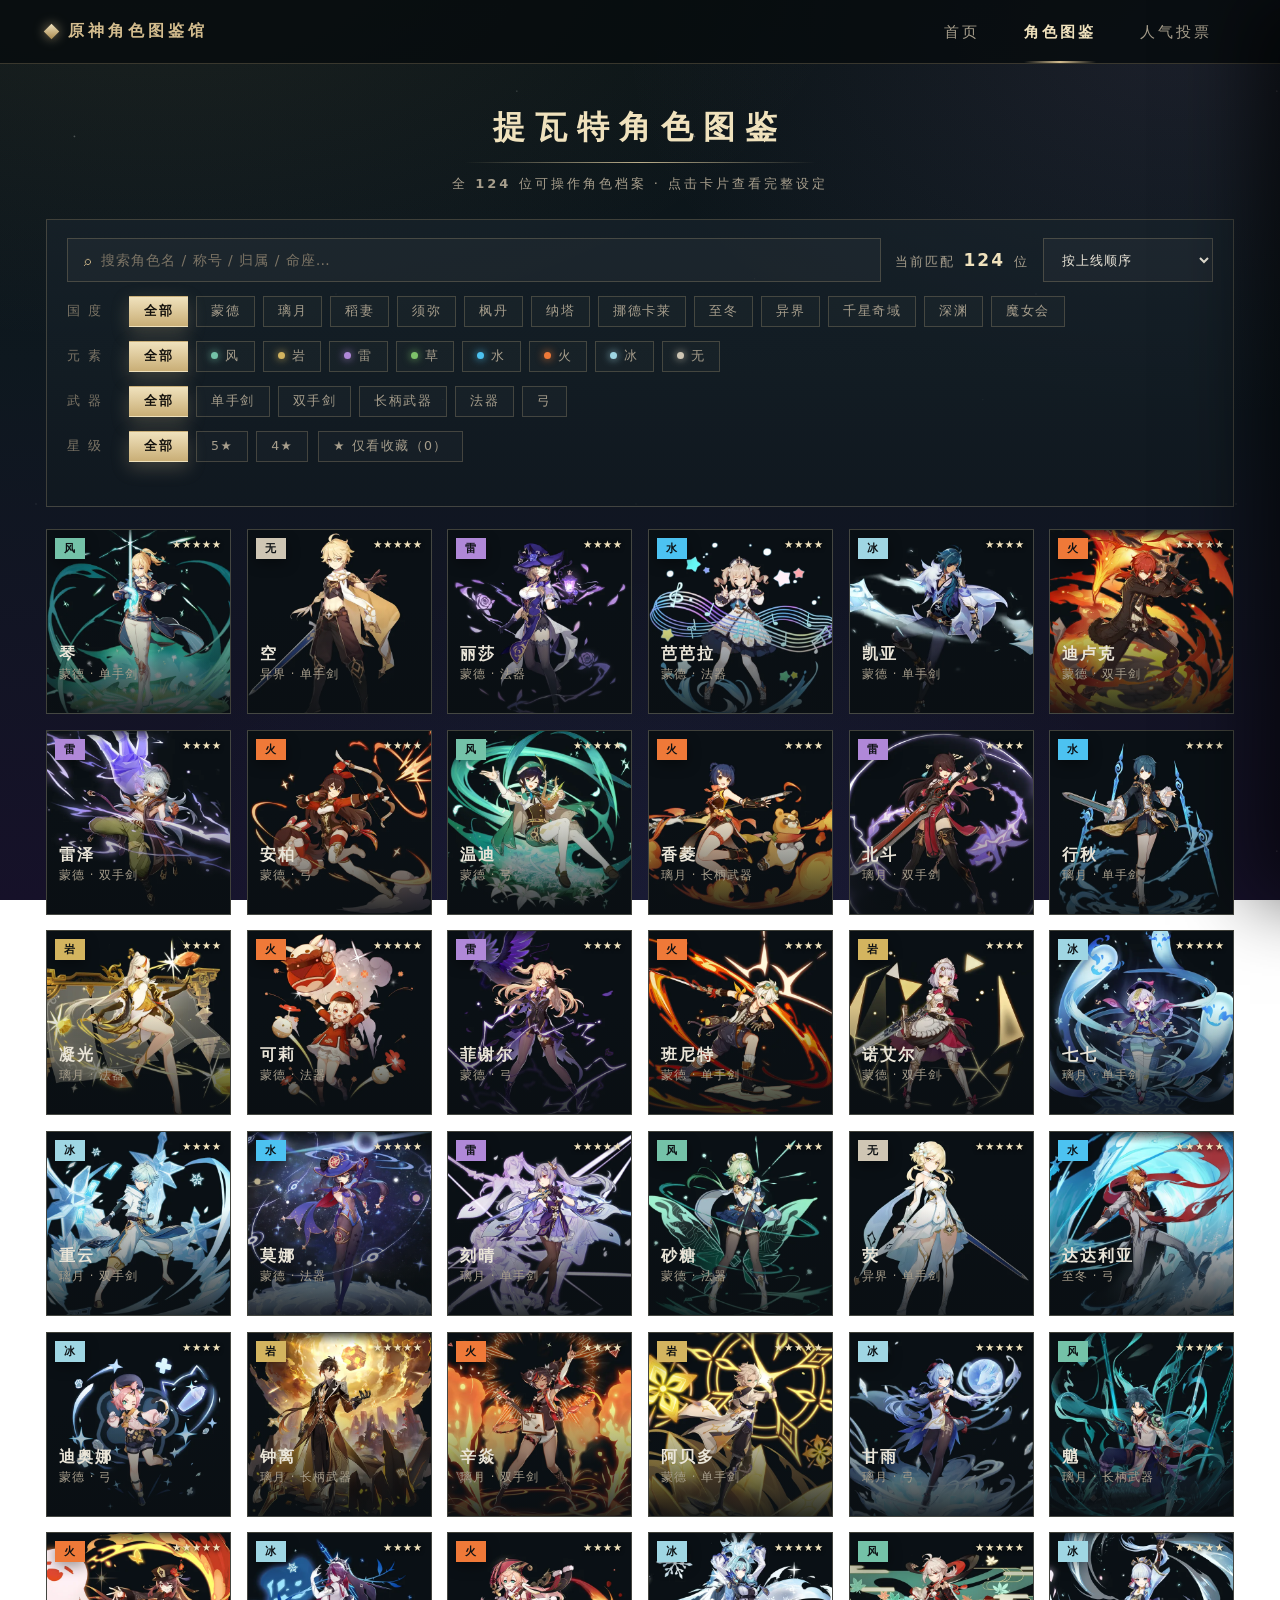
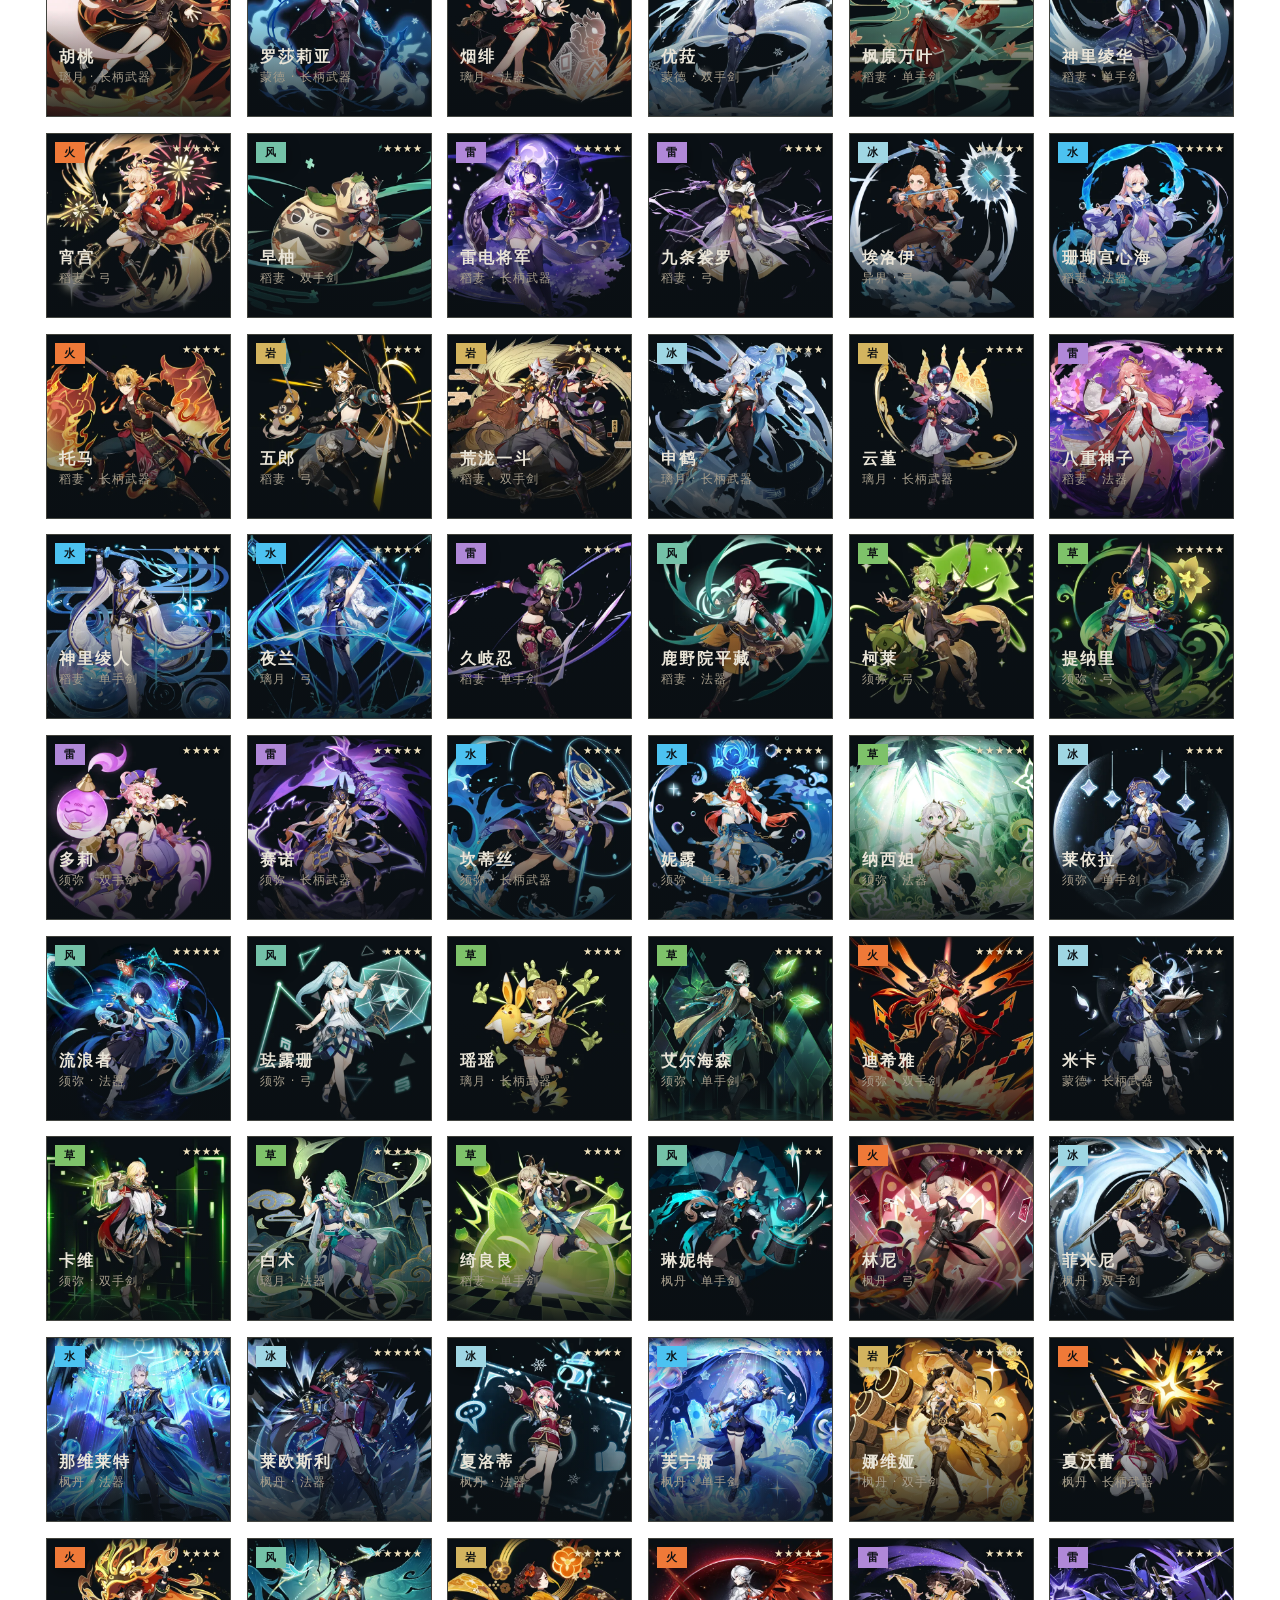
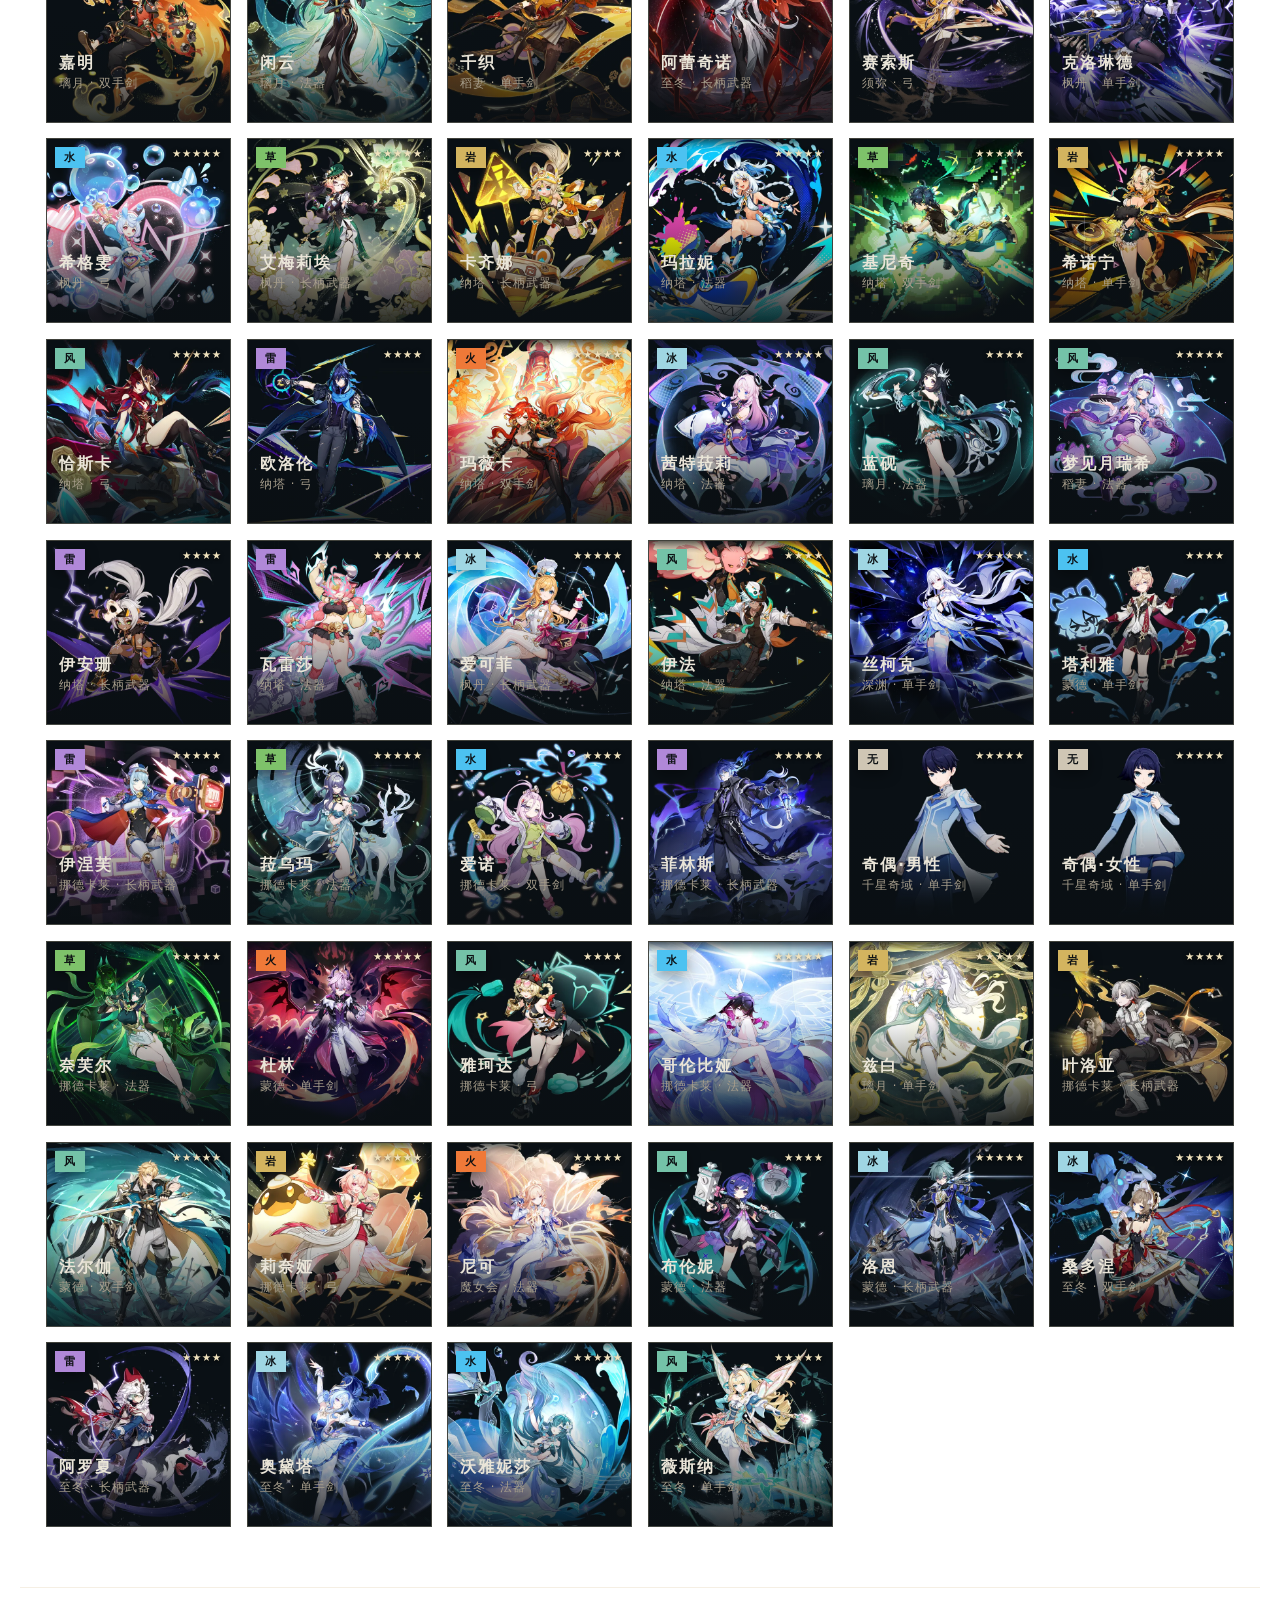
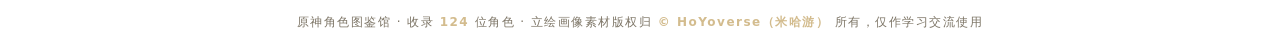
==== detail.html @ 91fab3ad "上传原神角色图鉴图片" ====
<!DOCTYPE html>
<html lang="zh-CN">
<head>
<meta charset="UTF-8">
<meta name="viewport" content="width=device-width, initial-scale=1.0">
<title>原神角色图鉴馆｜角色图鉴</title>
<link rel="stylesheet" href="style.css">
<style>
/* ================= 图鉴页专属样式 ================= */
.page-head{text-align:center;margin-bottom:26px;}
.page-head h1{
  display:inline-block;font-size:clamp(24px,3.4vw,32px);letter-spacing:clamp(4px,1vw,10px);
  color:var(--gold-bright);font-weight:800;padding-bottom:13px;position:relative;
}
.page-head h1::after{
  content:"";position:absolute;left:50%;bottom:0;transform:translateX(-50%);
  width:120%;height:1px;background:linear-gradient(90deg,transparent,var(--line-strong),transparent);
}
.page-head p{margin-top:12px;font-size:13px;letter-spacing:3px;color:var(--text-dim);}

/* ---------- 筛选面板 ---------- */
.filter-panel{
  border:1px solid var(--line);background:linear-gradient(180deg,rgba(24,35,43,.7),rgba(17,26,32,.7));
  padding:18px 20px;margin-bottom:22px;
}
.filter-top{display:flex;align-items:center;gap:14px;flex-wrap:wrap;margin-bottom:14px;}
.filter-top .search{flex:1;}
.count-tag{font-size:12.5px;letter-spacing:2px;color:var(--text-dim);white-space:nowrap;}
.count-tag b{color:var(--gold-bright);font-size:17px;margin:0 3px;font-variant-numeric:tabular-nums;}
.sortsel{
  height:44px;padding:0 14px;font-family:inherit;font-size:13px;letter-spacing:1px;cursor:pointer;
  color:var(--text);background:rgba(255,255,255,.03);border:1px solid var(--line);outline:none;
}
.sortsel:focus{border-color:var(--line-strong);}
.sortsel option{background:#131d24;color:var(--text);}

/* ---------- 网格 ---------- */
.roster{display:grid;grid-template-columns:repeat(auto-fill,minmax(168px,1fr));gap:16px;}

/* ---------- 空状态 ---------- */
.empty{
  grid-column:1/-1;text-align:center;padding:70px 20px;color:var(--text-mute);
  border:1px dashed var(--line);letter-spacing:2px;font-size:14px;
}
.empty b{display:block;font-size:34px;margin-bottom:14px;color:var(--gold);}

/* ---------- 抽屉动作区 ---------- */
.d-actions .btn{flex:1;padding:11px 0;font-size:13px;letter-spacing:2px;}
.d-actions .btn.faved{background:rgba(211,188,142,.2);border-color:var(--gold);color:var(--gold-bright);}

/* 抽屉内导航（上一位 / 下一位） */
.d-nav{display:flex;gap:1px;background:var(--line);border-top:1px solid var(--line);flex:none;}
.d-nav button{
  flex:1;padding:14px 10px;cursor:pointer;font-size:13px;letter-spacing:2px;
  color:var(--text-dim);background:rgba(14,22,28,.96);border:none;transition:all .22s;
}
.d-nav button:hover{color:var(--gold-bright);background:rgba(211,188,142,.14);}
.d-nav button b{color:var(--gold);font-weight:600;}

@media (max-width:600px){
  .roster{grid-template-columns:repeat(auto-fill,minmax(132px,1fr));gap:11px;}
  .filter-panel{padding:14px;}
}
</style>
</head>
<body>

<!-- ==================== 顶部导航 ==================== -->
<header class="navbar">
  <div class="inner">
    <a class="brand" href="index.html"><span class="gem"></span>原神角色图鉴馆</a>
    <nav class="nav-links">
      <a href="index.html">首页</a>
      <a href="detail.html" class="active">角色图鉴</a>
      <a href="vote.html">人气投票</a>
    </nav>
  </div>
</header>

<main class="page">

  <div class="page-head">
    <h1>提瓦特角色图鉴</h1>
    <p>全 <b id="hTotal">124</b> 位可操作角色档案 · 点击卡片查看完整设定</p>
  </div>

  <!-- ==================== 筛选面板 ==================== -->
  <section class="filter-panel">
    <div class="filter-top">
      <label class="search">
        <span class="ico">⌕</span>
        <input type="text" id="q" placeholder="搜索角色名 / 称号 / 归属 / 命座…" autocomplete="off">
      </label>
      <span class="count-tag">当前匹配 <b id="hCount">124</b> 位</span>
      <select class="sortsel" id="sort">
        <option value="release">按上线顺序</option>
        <option value="star">按星级（5★优先）</option>
        <option value="name">按名字排序</option>
        <option value="region">按国度归类</option>
        <option value="element">按元素归类</option>
      </select>
    </div>

    <div class="filters" id="filters">
      <div class="filter-row"><span class="lab">国 度</span><div class="chips" id="fRegion"></div></div>
      <div class="filter-row"><span class="lab">元 素</span><div class="chips" id="fElement"></div></div>
      <div class="filter-row"><span class="lab">武 器</span><div class="chips" id="fWeapon"></div></div>
      <div class="filter-row"><span class="lab">星 级</span><div class="chips" id="fStar"></div></div>
    </div>
  </section>

  <!-- ==================== 角色网格 ==================== -->
  <section class="roster" id="roster"></section>
</main>

<footer>
  原神角色图鉴馆 · 收录 <b id="fTotal">124</b> 位角色 · 立绘画像素材版权归 <b>© HoYoverse（米哈游）</b> 所有，仅作学习交流使用
</footer>

<!-- ==================== 角色详情抽屉 ==================== -->
<div class="mask" id="mask"></div>
<aside class="drawer" id="drawer" role="dialog" aria-modal="true">
  <div class="d-hero">
    <img id="dArt" src="" alt="">
    <button class="d-close" id="dClose" type="button" title="关闭">✕</button>
    <div class="d-headline">
      <div class="d-title" id="dTitle">—</div>
      <div class="d-name" id="dName">—</div>
      <div class="d-sub" id="dSub">—</div>
    </div>
  </div>

  <div class="d-body" id="dBody">
    <div class="badges" id="dBadges"></div>
    <div class="tags" id="dTags"></div>
    <div class="quote" id="dQuote">—</div>

    <div class="sec-title">角色故事</div>
    <p class="story" id="dStory">—</p>

    <div class="sec-title">角色亮点</div>
    <ul class="hl" id="dHighlights"></ul>

    <div class="sec-title">更多设定</div>
    <div class="extra" id="dExtra">—</div>

    <div class="d-actions">
      <button class="btn sm" id="favBtn" type="button">☆ 收藏角色</button>
      <button class="btn sm" id="copyBtn" type="button">⧉ 复制档案</button>
      <a class="btn sm" id="voteBtn" href="vote.html">去投票</a>
    </div>
  </div>

  <div class="d-nav">
    <button type="button" id="prevBtn">‹ 上一页</button>
    <button type="button" id="nextBtn">下一位 ›</button>
  </div>
</aside>

<!-- ==================== 提示弹窗 ==================== -->
<div class="modal-mask" id="msgMask">
  <div class="modal" id="msgModal">
    <div class="m-icon" id="msgIcon">✦</div>
    <h3 id="msgTitle">—</h3>
    <p id="msgText">—</p>
    <div class="m-btns">
      <button class="btn sm primary" id="msgBtn" type="button">好 的</button>
    </div>
  </div>
</div>

<script src="characters.js"></script>
<script>
/* =====================================================
   角色图鉴页脚本：筛选 / 搜索 / 排序 / 详情抽屉 / 收藏 / 复制
   ===================================================== */
(function(){
  var D = window.GENSHIN, L = D.list;
  var $ = function(id){ return document.getElementById(id); };

  /* ---------- 图片兜底 ---------- */
  window.imgFail = function(el){
    el.onerror = null;
    var d = document.createElement('div');
    d.className = 'imgph';
    d.style.setProperty('--ec', D.color[el.getAttribute('data-el')] || '#d3bc8e');
    d.textContent = el.getAttribute('data-ch') || '';
    if (el.parentNode) el.parentNode.replaceChild(d, el);
  };

  /* ---------- 收藏（localStorage + 内存兜底） ---------- */
  var favStore = (function(){
    var KEY = 'genshin_favs_v2', mem = [], ok = false;
    try{ localStorage.setItem('__t', '1'); localStorage.removeItem('__t'); ok = true; }catch(e){}
    return {
      read: function(){ try{ if (ok){ var r = localStorage.getItem(KEY); return r ? JSON.parse(r) : []; } }catch(e){} return mem; },
      write: function(a){ mem = a; try{ if (ok) localStorage.setItem(KEY, JSON.stringify(a)); }catch(e){} }
    };
  })();

  /* ---------- URL 参数 ---------- */
  var qs = new URLSearchParams(location.search);
  var state = {
    q: '', region: qs.get('region') || '', element: qs.get('el') || '',
    weapon: '', star: '', sort: 'release'
  };

  /* ---------- 构建筛选 chips ---------- */
  function chips(host, list, key, withDot, labels){
    var all = '<span class="chip' + (state[key] ? '' : ' active') + '" data-v="">全部</span>';
    host.innerHTML = all + list.map(function(v){
      var ec = key === 'element' ? D.color[v] : '';
      var txt = (labels && labels[v]) || v;
      return '<span class="chip' + (ec ? ' ec' : '') + (state[key] === v ? ' active' : '') + '" data-v="' + v + '"' +
             (ec ? ' style="--ec:' + ec + '"' : '') + '>' +
             (withDot && ec ? '<i class="dot"></i>' : '') + txt + '</span>';
    }).join('');
    host.addEventListener('click', function(e){
      var c = e.target.closest ? e.target.closest('.chip') : null;
      if (!c) return;
      state[key] = c.dataset.v;
      Array.prototype.forEach.call(host.children, function(x){ x.classList.toggle('active', x === c); });
      render();
    });
  }
  chips($('fRegion'), D.regions, 'region', false);
  chips($('fElement'), D.elements, 'element', true);
  chips($('fWeapon'), D.weapons, 'weapon', false);
  chips($('fStar'), ['5', '4'], 'star', false, { '5': '5★', '4': '4★' });

  /* ---------- 「仅看收藏」开关 ---------- */
  var onlyFav = false;
  var favChip = document.createElement('span');
  favChip.className = 'chip';
  favChip.id = 'favOnly';
  favChip.textContent = '★ 仅看收藏';
  favChip.addEventListener('click', function(){
    onlyFav = !onlyFav;
    favChip.classList.toggle('active', onlyFav);
    render();
  });
  $('fStar').parentNode.appendChild(favChip);

  function refreshFavChip(){
    var n = favStore.read().length;
    favChip.textContent = '★ 仅看收藏（' + n + '）';
  }

  /* ---------- 搜索 / 排序 ---------- */
  $('q').addEventListener('input', function(){ state.q = this.value.trim().toLowerCase(); render(); });
  $('sort').addEventListener('change', function(){ state.sort = this.value; render(); });

  /* ---------- 过滤 + 排序 ---------- */
  function current(){
    var favs = favStore.read();
    var out = L.filter(function(c){
      if (onlyFav && favs.indexOf(c.id) === -1) return false;
      if (state.region && c.region !== state.region) return false;
      if (state.element && c.el !== state.element) return false;
      if (state.weapon && c.weapon !== state.weapon) return false;
      if (state.star && String(c.star) !== state.star) return false;
      if (state.q){
        var hay = (c.name + c.title + c.faction + c.con + c.region + c.el + c.weapon + (c.tags || []).join('') + (c.quote || '')).toLowerCase();
        if (hay.indexOf(state.q) === -1) return false;
      }
      return true;
    });
    var s = state.sort;
    if (s === 'star') out.sort(function(a, b){ return b.star - a.star || L.indexOf(a) - L.indexOf(b); });
    else if (s === 'name') out.sort(function(a, b){ return a.name.localeCompare(b.name, 'zh-Hans-CN'); });
    else if (s === 'region') out.sort(function(a, b){
      var ra = D.regions.indexOf(a.region), rb = D.regions.indexOf(b.region);
      return ra - rb || b.star - a.star || L.indexOf(a) - L.indexOf(b);
    });
    else if (s === 'element') out.sort(function(a, b){
      var ea = D.elements.indexOf(a.el), eb = D.elements.indexOf(b.el);
      return ea - eb || b.star - a.star || L.indexOf(a) - L.indexOf(b);
    });
    return out;
  }

  /* ---------- 渲染网格 ---------- */
  var roster = $('roster');
  var shown = [];
  function render(){
    shown = current();
    refreshFavChip();
    $('hCount').textContent = shown.length;
    if (!shown.length){
      roster.innerHTML = '<div class="empty"><b>✦</b>没有符合条件的角色，试试换一组筛选条件</div>';
      return;
    }
    roster.innerHTML = shown.map(function(c, i){
      return '<article class="card" data-id="' + c.id + '" style="--ec:' + c.color + ';animation:cardIn .42s cubic-bezier(.22,.9,.24,1) both;animation-delay:' + Math.min(i * .022, .5) + 's">' +
        '<div class="thumb">' +
          '<img src="' + c.art + '" alt="' + c.name + '" loading="lazy" data-el="' + c.el + '" data-ch="' + c.name + '" onerror="imgFail(this)">' +
          '<span class="el-badge">' + c.el + '</span>' +
          '<span class="star-badge">' + '★'.repeat(c.star) + '</span>' +
        '</div>' +
        '<div class="c-body">' +
          '<div class="c-name">' + c.name + '</div>' +
          '<div class="c-meta">' + c.region + ' · ' + c.weapon + '</div>' +
          '<div class="c-title">' + c.title + '</div>' +
        '</div>' +
      '</article>';
    }).join('');
  }
  var st = document.createElement('style');
  st.textContent = '@keyframes cardIn{from{opacity:0;transform:translateY(16px) scale(.97)}to{opacity:1;transform:none}}';
  document.head.appendChild(st);

  /* ---------- 抽屉 ---------- */
  var mask = $('mask'), drawer = $('drawer');
  var curIdx = -1;      /* 当前角色在 shown 中的下标 */

  function fill(c){
    drawer.style.setProperty('--ec', c.color);
    var art = $('dArt');
    art.onerror = function(){ imgFail(this); };
    art.src = c.art;
    art.setAttribute('data-el', c.el);
    art.setAttribute('data-ch', c.name);
    $('dTitle').textContent = c.title + ' · ' + c.region;
    $('dName').textContent = c.name;
    $('dSub').textContent = '★'.repeat(c.star) + ' · ' + c.weapon + ' · ' + c.el + '元素';

    $('dBadges').innerHTML =
      '<span class="badge ec" style="--ec:' + c.color + '"><b>元素</b>｜' + c.el + '</span>' +
      '<span class="badge"><b>武器</b>｜' + c.weapon + '</span>' +
      '<span class="badge"><b>国度</b>｜' + c.region + '</span>' +
      '<span class="badge"><b>归属</b>｜' + c.faction + '</span>' +
      '<span class="badge"><b>命座</b>｜' + c.con + '</span>' +
      '<span class="badge"><b>生日</b>｜' + c.bd + '</span>' +
      '<span class="badge"><b>突破</b>｜' + c.sub + '</span>';

    $('dTags').innerHTML = (c.tags || []).map(function(t){ return '<span class="tag"># ' + t + '</span>'; }).join('');
    $('dQuote').textContent = c.quote || '';
    $('dStory').textContent = c.story || '';
    $('dHighlights').innerHTML = (c.hl || []).map(function(h){ return '<li>' + h + '</li>'; }).join('');
    $('dExtra').textContent = c.extra || '';
    $('voteBtn').href = 'vote.html?id=' + c.id;
    $('dBody').scrollTop = 0;
    refreshFav();
  }

  function open(id){
    var i = shown.findIndex(function(c){ return c.id === id; });
    if (i < 0){ i = L.findIndex(function(c){ return c.id === id; }); }
    if (i < 0) return;
    curIdx = i;
    fill(shown[i] || L[i]);
    mask.classList.add('show');
    drawer.classList.add('show');
    document.body.style.overflow = 'hidden';
  }
  function close(){
    mask.classList.remove('show');
    drawer.classList.remove('show');
    document.body.style.overflow = '';
  }

  roster.addEventListener('click', function(e){
    var card = e.target.closest ? e.target.closest('.card') : null;
    if (card) open(card.dataset.id);
  });
  $('dClose').addEventListener('click', close);
  mask.addEventListener('click', close);
  $('prevBtn').addEventListener('click', function(){ if (curIdx > 0) open(shown[curIdx - 1].id); });
  $('nextBtn').addEventListener('click', function(){ if (curIdx < shown.length - 1) open(shown[curIdx + 1].id); });
  document.addEventListener('keydown', function(e){
    if (!drawer.classList.contains('show')) return;
    if (e.key === 'Escape') close();
    if (e.key === 'ArrowLeft') $('prevBtn').click();
    if (e.key === 'ArrowRight') $('nextBtn').click();
  });

  /* ---------- 收藏 ---------- */
  function refreshFav(){
    var c = shown[curIdx]; if (!c) return;
    var isFav = favStore.read().indexOf(c.id) > -1;
    $('favBtn').className = 'btn sm' + (isFav ? ' faved' : '');
    $('favBtn').textContent = (isFav ? '★ 已收藏' : '☆ 收藏角色');
  }
  $('favBtn').addEventListener('click', function(){
    var c = shown[curIdx]; if (!c) return;
    var favs = favStore.read(), i = favs.indexOf(c.id), on;
    if (i > -1){ favs.splice(i, 1); on = false; } else { favs.push(c.id); on = true; }
    favStore.write(favs);
    refreshFav();
    refreshFavChip();
    showMsg(on ? '⭐' : '☆', on ? '收藏成功' : '已取消收藏',
      on ? '「' + c.name + '」已加入你的收藏，收藏记录保存在本机浏览器。'
         : '已将「' + c.name + '」移出收藏。', c.color);
  });

  /* ---------- 复制档案 ---------- */
  $('copyBtn').addEventListener('click', function(){
    var c = shown[curIdx]; if (!c) return;
    var text = '【' + c.name + ' · ' + c.title + '】\n' +
      '星级：' + c.star + '★　元素：' + c.el + '　武器：' + c.weapon + '\n' +
      '国度：' + c.region + '　归属：' + c.faction + '\n' +
      '命之座：' + c.con + '　生日：' + c.bd + '　突破：' + c.sub + '\n\n' +
      '官方档案：' + (c.quote || '') + '\n\n' +
      '角色故事：' + (c.story || '') + '\n\n' +
      '角色亮点：\n' + (c.hl || []).map(function(h){ return '· ' + h; }).join('\n') + '\n\n' +
      '更多设定：' + (c.extra || '');
    var ta = document.createElement('textarea');
    ta.value = text;
    ta.style.cssText = 'position:fixed;top:0;left:0;opacity:0';
    document.body.appendChild(ta);
    ta.focus(); ta.select();
    var ok = false;
    try{ ok = document.execCommand('copy'); }catch(e){}
    document.body.removeChild(ta);
    if (!ok && navigator.clipboard && navigator.clipboard.writeText){
      navigator.clipboard.writeText(text).catch(function(){});
    }
    showMsg('✦', '复制成功', '「' + c.name + '」的完整档案已复制到剪贴板。', c.color);
  });

  /* ---------- 提示弹窗 ---------- */
  var msgMask = $('msgMask');
  function showMsg(icon, title, text, color){
    $('msgIcon').textContent = icon;
    $('msgTitle').textContent = title;
    $('msgText').textContent = text;
    $('msgModal').style.setProperty('--mc', color || 'var(--gold)');
    msgMask.classList.add('show');
  }
  $('msgBtn').addEventListener('click', function(){ msgMask.classList.remove('show'); });
  msgMask.addEventListener('click', function(e){ if (e.target === msgMask) msgMask.classList.remove('show'); });

  /* ---------- 初始化 ---------- */
  $('hTotal').textContent = D.count;
  $('fTotal').textContent = D.count;
  render();
  if (qs.get('id')) setTimeout(function(){ open(qs.get('id')); }, 120);
})();
</script>
</body>
</html>
---- style.css ----
/* ==========================================================================
   原神角色图鉴馆 · 全局设计系统
   深色 "提瓦特星夜" 主题：青黑 → 暗紫渐变 + 金色细描边 + 元素色点缀
   ========================================================================== */

:root{
  /* —— 线条与金色 —— */
  --line:rgba(211,188,142,.24);
  --line-mid:rgba(211,188,142,.42);
  --line-strong:rgba(236,217,171,.78);
  --gold:#d3bc8e;
  --gold-bright:#f0e2bd;
  --gold-deep:#a8894f;

  /* —— 文字 —— */
  --text:#eae5d8;
  --text-dim:#a79e8c;
  --text-mute:#7d7566;

  /* —— 面板 —— */
  --panel:#111a20;
  --panel-2:#18232b;
  --panel-3:#1e2b34;
  --ink:#070b0e;

  /* —— 元素色（默认值，具体角色由 JS 覆盖 --ec） —— */
  --ec:#d3bc8e;
  --geo:#d3b45f; --pyro:#ef7938; --cryo:#9fd6e3; --hydro:#4cc2f1;
  --electro:#b088d8; --anemo:#74c2a8; --dendro:#7ec26a; --none:#cfc6b4;

  --radius:2px;
  --nav-h:64px;
  --shadow:0 22px 52px rgba(0,0,0,.55);
}

*,*::before,*::after{margin:0;padding:0;box-sizing:border-box;}

html{scroll-behavior:smooth;}

body{
  font-family:"PingFang SC","Microsoft YaHei","Hiragino Sans GB",system-ui,-apple-system,sans-serif;
  color:var(--text);
  min-height:100vh;
  background:
    radial-gradient(1200px 700px at 12% -8%,rgba(211,188,142,.09),transparent 60%),
    radial-gradient(900px 620px at 92% 4%,rgba(176,136,216,.10),transparent 62%),
    radial-gradient(1000px 700px at 50% 110%,rgba(76,194,241,.07),transparent 60%),
    linear-gradient(180deg,#0a1315 0%,#0e181f 40%,#161129 100%) fixed;
  background-attachment:fixed;
  animation:pageIn .6s ease both;
  overflow-x:hidden;
}
@keyframes pageIn{from{opacity:0}to{opacity:1}}

/* 星尘背景层（纯 CSS，跟随滚动固定） */
body::before{
  content:"";position:fixed;inset:0;pointer-events:none;z-index:0;
  background-image:
    radial-gradient(1.4px 1.4px at 12% 22%,rgba(255,255,255,.55),transparent),
    radial-gradient(1.2px 1.2px at 68% 12%,rgba(255,255,255,.42),transparent),
    radial-gradient(1.6px 1.6px at 34% 68%,rgba(236,217,171,.45),transparent),
    radial-gradient(1.1px 1.1px at 82% 74%,rgba(255,255,255,.35),transparent),
    radial-gradient(1.3px 1.3px at 48% 42%,rgba(255,255,255,.30),transparent),
    radial-gradient(1px 1px at 92% 34%,rgba(236,217,171,.38),transparent),
    radial-gradient(1px 1px at 6% 84%,rgba(255,255,255,.30),transparent);
  background-size:620px 620px,760px 760px,880px 880px,540px 540px,700px 700px,820px 820px,600px 600px;
  opacity:.5;
  animation:twinkle 9s ease-in-out infinite alternate;
}
@keyframes twinkle{from{opacity:.32}to{opacity:.62}}

main,header,footer{position:relative;z-index:1;}

a{color:inherit;}
img{display:block;max-width:100%;}
button{font-family:inherit;}

::selection{background:rgba(211,188,142,.32);color:#fff;}

/* ---------- 自定义滚动条 ---------- */
::-webkit-scrollbar{width:10px;height:10px;}
::-webkit-scrollbar-track{background:rgba(0,0,0,.35);}
::-webkit-scrollbar-thumb{
  background:linear-gradient(180deg,rgba(211,188,142,.55),rgba(211,188,142,.25));
  border:2px solid transparent;background-clip:padding-box;border-radius:99px;
}
::-webkit-scrollbar-thumb:hover{background:linear-gradient(180deg,rgba(236,217,171,.8),rgba(211,188,142,.4));background-clip:padding-box;}

/* ==========================================================================
   顶部导航
   ========================================================================== */
.navbar{
  position:fixed;top:0;left:0;right:0;height:var(--nav-h);z-index:120;
  display:flex;align-items:center;
  background:rgba(7,11,14,.82);
  backdrop-filter:blur(14px);-webkit-backdrop-filter:blur(14px);
  border-bottom:1px solid var(--line);
}
.navbar .inner{width:100%;max-width:1240px;margin:0 auto;padding:0 26px;display:flex;align-items:center;gap:18px;}
.brand{
  display:flex;align-items:center;gap:11px;text-decoration:none;
  font-size:16px;font-weight:800;letter-spacing:4px;color:var(--gold);
  white-space:nowrap;
}
.brand .gem{
  width:11px;height:11px;background:linear-gradient(135deg,var(--gold-bright),var(--gold-deep));
  transform:rotate(45deg);
  box-shadow:0 0 12px rgba(211,188,142,.7);
  animation:gemPulse 3.4s ease-in-out infinite;
}
@keyframes gemPulse{0%,100%{box-shadow:0 0 8px rgba(211,188,142,.45)}50%{box-shadow:0 0 20px rgba(236,217,171,.9)}}
.nav-links{margin-left:auto;display:flex;}
.nav-links a{
  display:block;height:var(--nav-h);line-height:var(--nav-h);padding:0 22px;
  color:var(--text-dim);text-decoration:none;font-size:15px;letter-spacing:3px;
  border-bottom:2px solid transparent;position:relative;
  transition:color .25s ease;
}
.nav-links a::after{
  content:"";position:absolute;left:22px;right:22px;bottom:-1px;height:2px;
  background:linear-gradient(90deg,transparent,var(--gold),transparent);
  transform:scaleX(0);transition:transform .3s ease;
}
.nav-links a:hover{color:var(--gold-bright);}
.nav-links a:hover::after{transform:scaleX(1);}
.nav-links a.active{color:var(--gold-bright);font-weight:700;}
.nav-links a.active::after{transform:scaleX(1);}

/* ==========================================================================
   通用容器 / 标题
   ========================================================================== */
.page{max-width:1240px;margin:0 auto;padding:calc(var(--nav-h) + 42px) 26px 60px;position:relative;z-index:1;}

.sec-head{display:flex;align-items:flex-end;gap:16px;margin:0 0 22px;flex-wrap:wrap;}
.sec-head h2{
  font-size:22px;letter-spacing:6px;color:var(--gold-bright);font-weight:800;
  display:flex;align-items:center;gap:12px;
}
.sec-head h2::before{content:"";width:6px;height:20px;background:linear-gradient(180deg,var(--gold-bright),var(--gold-deep));}
.sec-head .hint{font-size:12.5px;letter-spacing:2px;color:var(--text-mute);padding-bottom:3px;}
.sec-head .line{flex:1;height:1px;background:linear-gradient(90deg,var(--line-mid),transparent);margin-bottom:10px;}

/* ==========================================================================
   按钮
   ========================================================================== */
.btn{
  display:inline-flex;align-items:center;justify-content:center;gap:8px;
  padding:12px 26px;cursor:pointer;font-size:14px;letter-spacing:2.5px;
  color:var(--text);background:rgba(255,255,255,.03);
  border:1px solid var(--line-mid);text-decoration:none;
  transition:border-color .25s,color .25s,background .25s,transform .18s,box-shadow .25s;
}
.btn:hover{border-color:var(--gold);color:var(--gold-bright);background:rgba(211,188,142,.1);}
.btn:active{transform:scale(.975);}
.btn.primary{
  color:#1a1610;border-color:transparent;font-weight:800;
  background:linear-gradient(180deg,#f0e2bd,#c9ae76);
  box-shadow:0 10px 26px rgba(211,188,142,.22);
}
.btn.primary:hover{filter:brightness(1.07);color:#1a1610;box-shadow:0 14px 32px rgba(211,188,142,.34);}
.btn.sm{padding:8px 16px;font-size:12.5px;letter-spacing:2px;}

/* ==========================================================================
   筛选条：chip / 输入框
   ========================================================================== */
.filters{display:flex;flex-direction:column;gap:14px;margin-bottom:26px;}
.filter-row{display:flex;align-items:center;gap:10px;flex-wrap:wrap;}
.filter-row .lab{font-size:12.5px;letter-spacing:2px;color:var(--text-mute);min-width:52px;}
.chips{display:flex;gap:8px;flex-wrap:wrap;}
.chip{
  padding:6px 14px;font-size:12.5px;letter-spacing:1.5px;cursor:pointer;
  color:var(--text-dim);background:rgba(255,255,255,.02);
  border:1px solid var(--line);transition:all .22s ease;
}
.chip:hover{color:var(--gold-bright);border-color:var(--line-mid);background:rgba(211,188,142,.08);}
.chip.active{
  color:#12100c;font-weight:700;
  background:linear-gradient(180deg,#f0e2bd,#c9ae76);
  border-color:transparent;
  box-shadow:0 6px 18px rgba(211,188,142,.25);
}
.chip.ec.active{background:linear-gradient(180deg,color-mix(in srgb,var(--ec) 82%,#fff 18%),var(--ec));color:#0d1114;}
.chip .dot{display:inline-block;width:7px;height:7px;border-radius:50%;background:var(--ec);margin-right:7px;vertical-align:1px;box-shadow:0 0 8px var(--ec);}

.search{
  display:flex;align-items:center;gap:10px;
  padding:0 16px;height:44px;min-width:260px;
  background:rgba(255,255,255,.03);border:1px solid var(--line);
  transition:border-color .25s,box-shadow .25s;
}
.search:focus-within{border-color:var(--line-strong);box-shadow:0 0 0 3px rgba(211,188,142,.1);}
.search input{
  flex:1;background:transparent;border:none;outline:none;
  color:var(--text);font-size:14px;letter-spacing:1px;font-family:inherit;
}
.search input::placeholder{color:var(--text-mute);}
.search .ico{color:var(--gold);font-size:14px;}

/* ==========================================================================
   角色卡片（网格）
   ========================================================================== */
.grid{display:grid;gap:16px;}

.card{
  position:relative;display:flex;flex-direction:column;
  background:linear-gradient(180deg,var(--panel-2),var(--panel));
  border:1px solid var(--line);overflow:hidden;cursor:pointer;
  transition:transform .3s cubic-bezier(.22,.9,.24,1),border-color .3s,box-shadow .3s;
}
.card::before{
  content:"";position:absolute;inset:0;pointer-events:none;z-index:3;
  background:linear-gradient(180deg,rgba(255,255,255,.06),transparent 42%);
  opacity:0;transition:opacity .3s;
}
.card:hover{
  transform:translateY(-8px);
  border-color:var(--ec);
  box-shadow:0 20px 46px rgba(0,0,0,.55),0 0 0 1px var(--ec),0 0 26px -6px var(--ec);
}
.card:hover::before{opacity:1;}
.card .thumb{position:relative;aspect-ratio:1/1;overflow:hidden;background:radial-gradient(circle at 50% 40%,rgba(255,255,255,.05),transparent 70%);}
.card .thumb img{width:100%;height:100%;object-fit:cover;object-position:center 32%;transition:transform .6s cubic-bezier(.2,.8,.2,1);}
.card:hover .thumb img{transform:scale(1.09);}
.card .thumb::after{
  content:"";position:absolute;inset:0;
  background:linear-gradient(180deg,transparent 42%,rgba(10,15,19,.86) 100%);
}
.card .el-badge{
  position:absolute;top:8px;left:8px;z-index:2;
  display:flex;align-items:center;gap:5px;
  padding:3px 9px;font-size:11px;letter-spacing:1px;
  color:#0d1114;font-weight:800;
  background:var(--ec);box-shadow:0 4px 14px rgba(0,0,0,.4);
}
.card .star-badge{
  position:absolute;top:8px;right:8px;z-index:2;font-size:10.5px;letter-spacing:.5px;
  color:var(--gold-bright);text-shadow:0 1px 4px #000;
}
.card .c-body{position:absolute;left:0;right:0;bottom:0;z-index:2;padding:10px 12px 12px;}
.card .c-name{font-size:16px;font-weight:800;letter-spacing:2px;line-height:1.25;}
.card .c-meta{font-size:11.5px;color:var(--text-dim);letter-spacing:1px;margin-top:3px;}
.card .c-title{
  font-size:11.5px;color:var(--gold);letter-spacing:1.5px;margin-top:4px;
  opacity:0;transform:translateY(6px);transition:opacity .3s,transform .3s;
}
.card:hover .c-title{opacity:1;transform:none;}

/* ==========================================================================
   抽屉（角色详情）
   ========================================================================== */
.mask{
  position:fixed;inset:0;z-index:200;
  background:rgba(3,6,8,.74);
  backdrop-filter:blur(6px);-webkit-backdrop-filter:blur(6px);
  opacity:0;visibility:hidden;transition:opacity .32s ease,visibility .32s ease;
}
.mask.show{opacity:1;visibility:visible;}

.drawer{
  position:fixed;top:0;right:0;bottom:0;z-index:210;
  width:min(560px,100%);
  background:linear-gradient(180deg,#141e26,#0e161c);
  border-left:1px solid var(--line-mid);
  box-shadow:-30px 0 70px rgba(0,0,0,.6);
  transform:translateX(100%);
  transition:transform .44s cubic-bezier(.22,.9,.24,1);
  display:flex;flex-direction:column;
}
.drawer.show{transform:none;}
.drawer .d-hero{position:relative;flex:none;height:280px;overflow:hidden;background:#0a1014;}
.drawer .d-hero img{width:100%;height:100%;object-fit:cover;object-position:center 18%;}
.drawer .d-hero::after{
  content:"";position:absolute;inset:0;
  background:linear-gradient(180deg,rgba(10,15,19,.5) 0%,rgba(10,15,19,.1) 34%,rgba(14,22,28,.98) 100%);
}
.drawer .d-close{
  position:absolute;top:14px;right:14px;z-index:5;
  width:38px;height:38px;display:grid;place-items:center;cursor:pointer;
  background:rgba(6,10,13,.72);border:1px solid var(--line-mid);color:var(--gold-bright);
  font-size:17px;transition:all .22s;
}
.drawer .d-close:hover{background:rgba(211,188,142,.22);border-color:var(--gold);}
.drawer .d-headline{position:absolute;left:24px;right:24px;bottom:16px;z-index:4;}
.drawer .d-title{font-size:12.5px;letter-spacing:4px;color:var(--gold);margin-bottom:8px;}
.drawer .d-name{font-size:34px;font-weight:800;letter-spacing:6px;line-height:1.1;text-shadow:0 3px 18px rgba(0,0,0,.85);}
.drawer .d-sub{font-size:12.5px;color:var(--text-dim);letter-spacing:1.5px;margin-top:8px;}
.drawer .d-body{padding:20px 24px 30px;overflow-y:auto;flex:1;}

.badges{display:flex;flex-wrap:wrap;gap:8px;}
.badge{
  font-size:12.5px;letter-spacing:1px;padding:5px 12px;color:var(--text);
  border:1px solid var(--line);background:rgba(255,255,255,.03);
}
.badge b{color:var(--text-dim);font-weight:500;}
.badge.ec{color:var(--ec);border-color:color-mix(in srgb,var(--ec) 55%,transparent);background:color-mix(in srgb,var(--ec) 12%,transparent);}

.tags{display:flex;flex-wrap:wrap;gap:8px;margin-top:12px;}
.tag{font-size:12px;letter-spacing:1px;padding:4px 11px;color:var(--text-dim);border:1px dashed var(--line-mid);}

.quote{
  position:relative;margin:16px 0 6px;padding:14px 16px 14px 20px;
  font-size:13.5px;line-height:1.95;color:var(--gold-bright);
  background:linear-gradient(90deg,rgba(211,188,142,.12),rgba(211,188,142,0) 88%);
  border-left:3px solid var(--ec);
}

.sec-title{display:flex;align-items:center;gap:10px;margin:24px 0 10px;font-size:15px;letter-spacing:4px;color:var(--gold);font-weight:700;}
.sec-title::before{content:"";width:5px;height:15px;background:var(--ec);box-shadow:0 0 10px var(--ec);}
.sec-title::after{content:"";flex:1;height:1px;background:linear-gradient(90deg,var(--line),transparent);}

.story{font-size:13.8px;line-height:2.05;color:var(--text);}
.hl{list-style:none;}
.hl li{position:relative;padding:9px 0 9px 22px;font-size:13.3px;line-height:1.9;border-bottom:1px dashed rgba(211,188,142,.13);}
.hl li::before{content:"◆";position:absolute;left:0;top:10px;font-size:9px;color:var(--ec);}
.extra{
  padding:14px 16px;font-size:13.3px;line-height:2;color:var(--text);
  background:rgba(0,0,0,.26);border-left:3px solid var(--ec);
}

.d-actions{display:flex;gap:12px;margin-top:24px;padding-top:20px;border-top:1px solid var(--line);}

/* ==========================================================================
   通用弹窗
   ========================================================================== */
.modal-mask{
  position:fixed;inset:0;z-index:300;display:flex;align-items:center;justify-content:center;padding:24px;
  background:rgba(3,6,8,.76);backdrop-filter:blur(6px);-webkit-backdrop-filter:blur(6px);
  opacity:0;visibility:hidden;transition:opacity .3s ease,visibility .3s ease;
}
.modal-mask.show{opacity:1;visibility:visible;}
.modal{
  width:100%;max-width:420px;
  background:linear-gradient(180deg,#161f27,#101820);
  border:1px solid var(--line-mid);border-top:3px solid var(--mc,var(--gold));
  padding:26px;transform:translateY(16px) scale(.98);
  transition:transform .36s cubic-bezier(.22,.9,.24,1);max-height:88vh;overflow:auto;
}
.modal-mask.show .modal{transform:none;}
.modal h3{font-size:19px;letter-spacing:3px;color:var(--gold-bright);margin-bottom:10px;}
.modal p{font-size:13.5px;line-height:1.95;color:var(--text-dim);}
.modal .m-icon{font-size:32px;line-height:1;margin-bottom:12px;}
.m-btns{display:flex;gap:12px;margin-top:22px;}
.m-btns .btn{flex:1;padding:11px 0;}

/* ==========================================================================
   页脚
   ========================================================================== */
footer{
  max-width:1240px;margin:0 auto;padding:26px 26px 14px;
  font-size:12px;letter-spacing:1.5px;color:var(--text-mute);text-align:center;
  border-top:1px solid var(--line);position:relative;z-index:1;
}
footer b{color:var(--gold);font-weight:600;}

/* ==========================================================================
   滚动显现动画
   ========================================================================== */
.reveal{opacity:0;transform:translateY(22px);transition:opacity .7s cubic-bezier(.22,.9,.24,1),transform .7s cubic-bezier(.22,.9,.24,1);}
.reveal.in{opacity:1;transform:none;}

@media (prefers-reduced-motion:reduce){
  *{animation:none!important;transition-duration:.01ms!important;}
  .reveal{opacity:1;transform:none;}
}

/* ==========================================================================
   响应式
   ========================================================================== */
@media (max-width:760px){
  .navbar .inner{padding:0 14px;}
  .brand{letter-spacing:2px;font-size:14px;}
  .nav-links a{padding:0 12px;letter-spacing:1px;font-size:13.5px;}
  .page{padding:calc(var(--nav-h) + 26px) 14px 44px;}
  .drawer{width:100%;}
  .drawer .d-name{font-size:27px;letter-spacing:4px;}
}
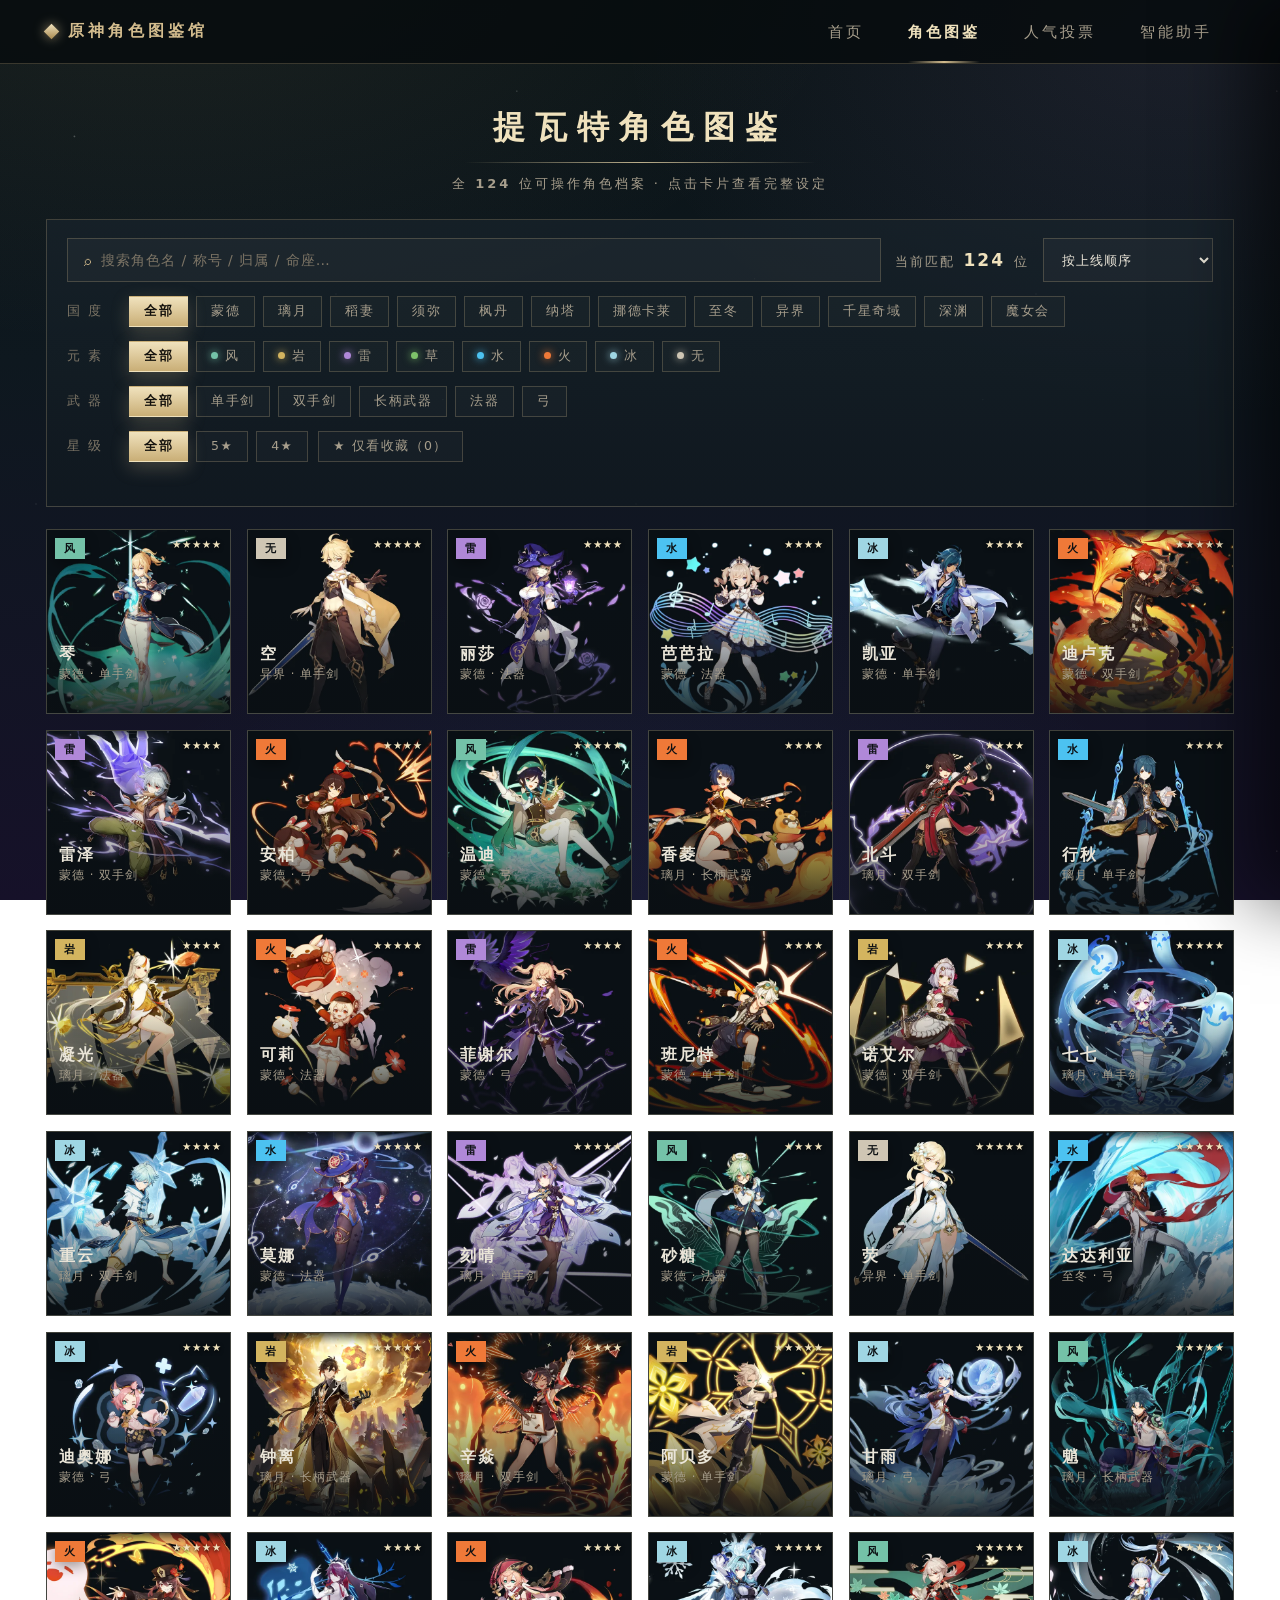
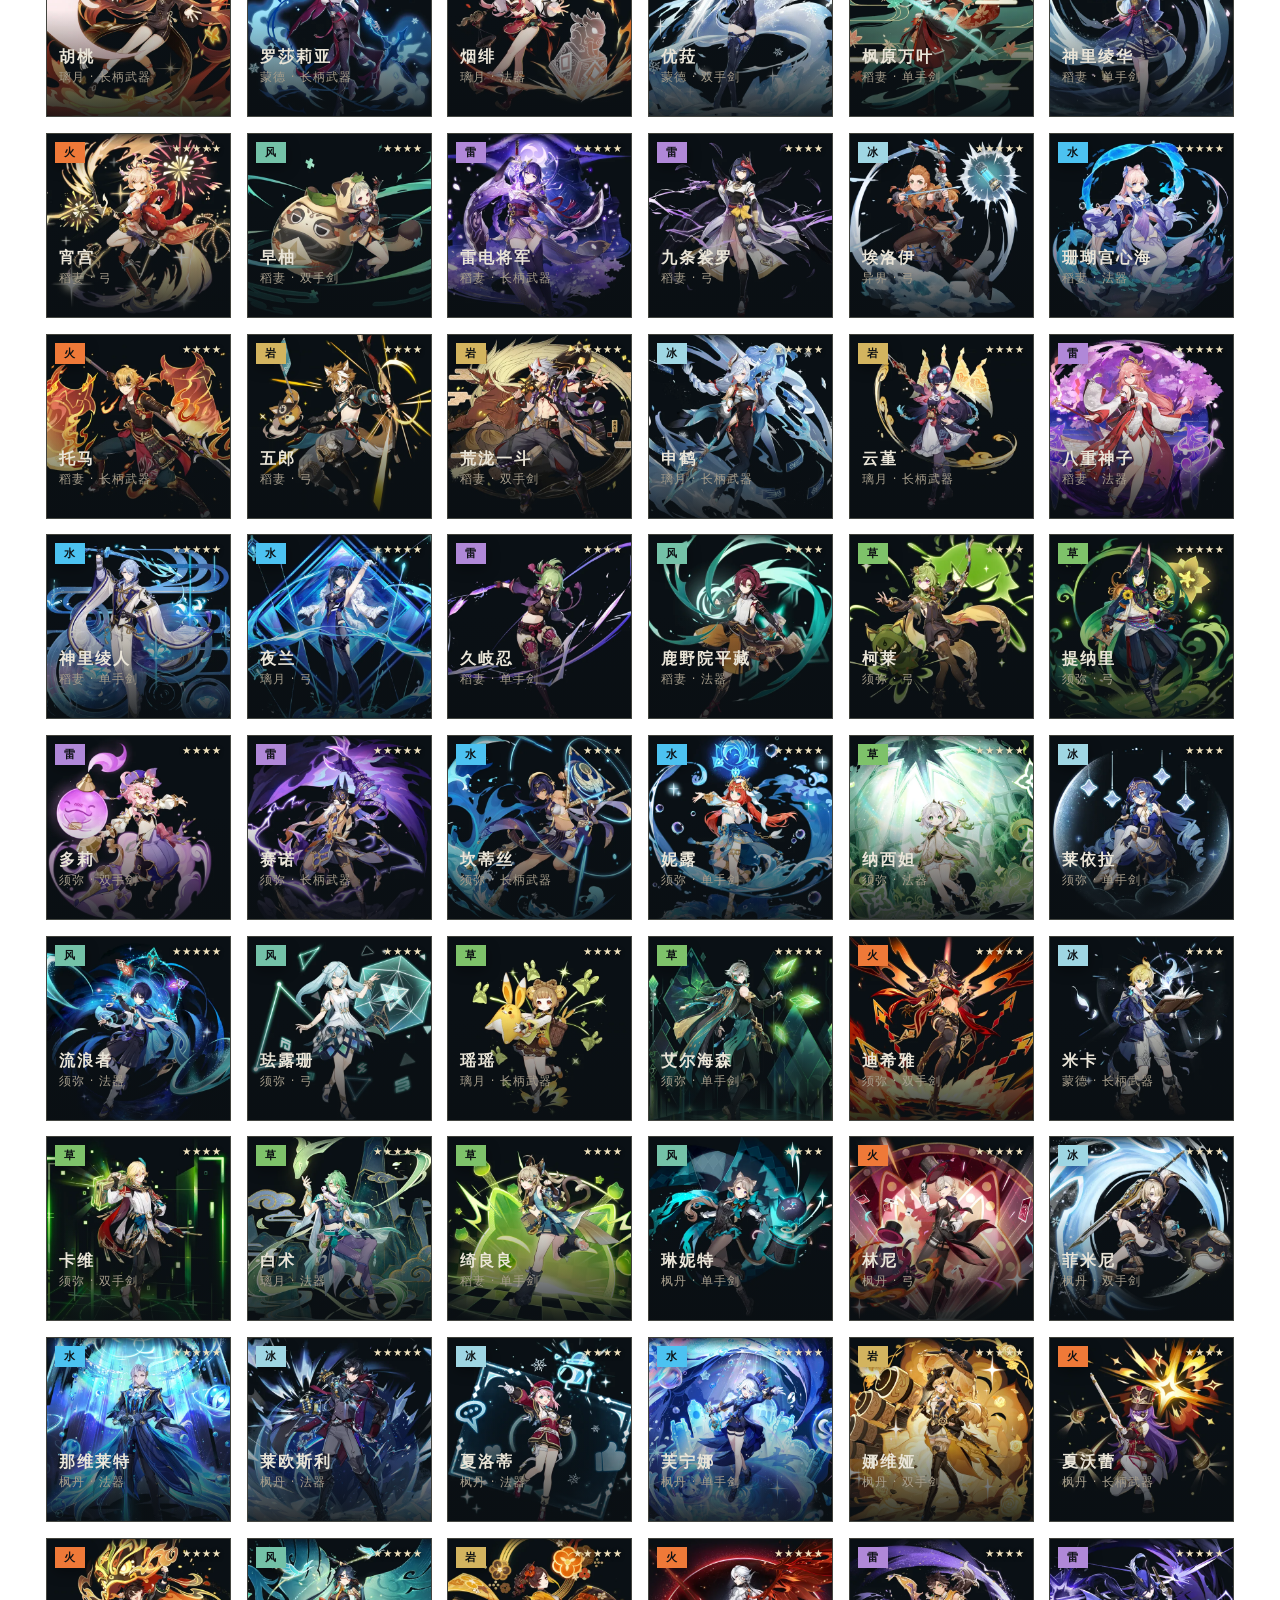
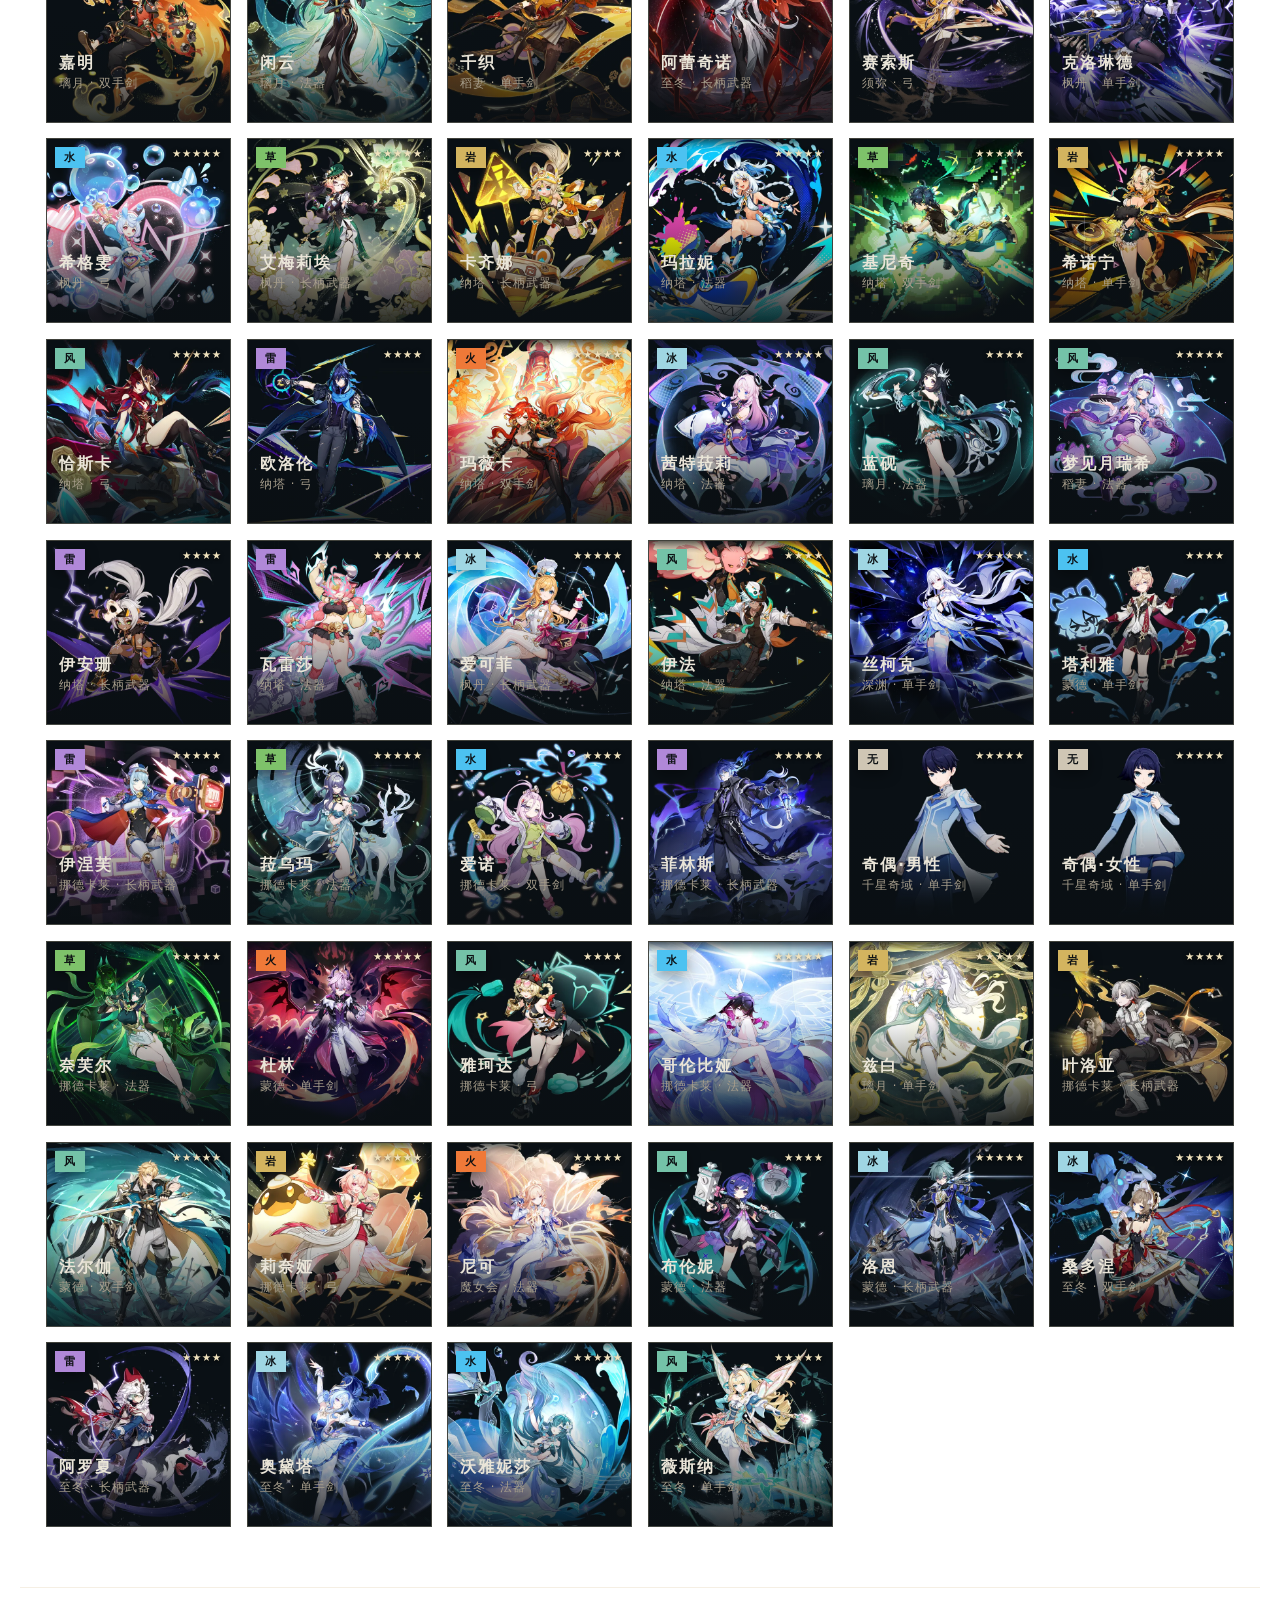
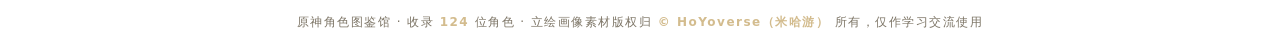
==== commit d29d22b0: "作业：原神角色图鉴智能体网页最新版本" ====
--- a/detail.html
+++ b/detail.html
@@ -73,6 +73,8 @@
       <a href="index.html">首页</a>
       <a href="detail.html" class="active">角色图鉴</a>
       <a href="vote.html">人气投票</a>
+    
+      <a href="assistant.html">智能助手</a>
     </nav>
   </div>
 </header>
